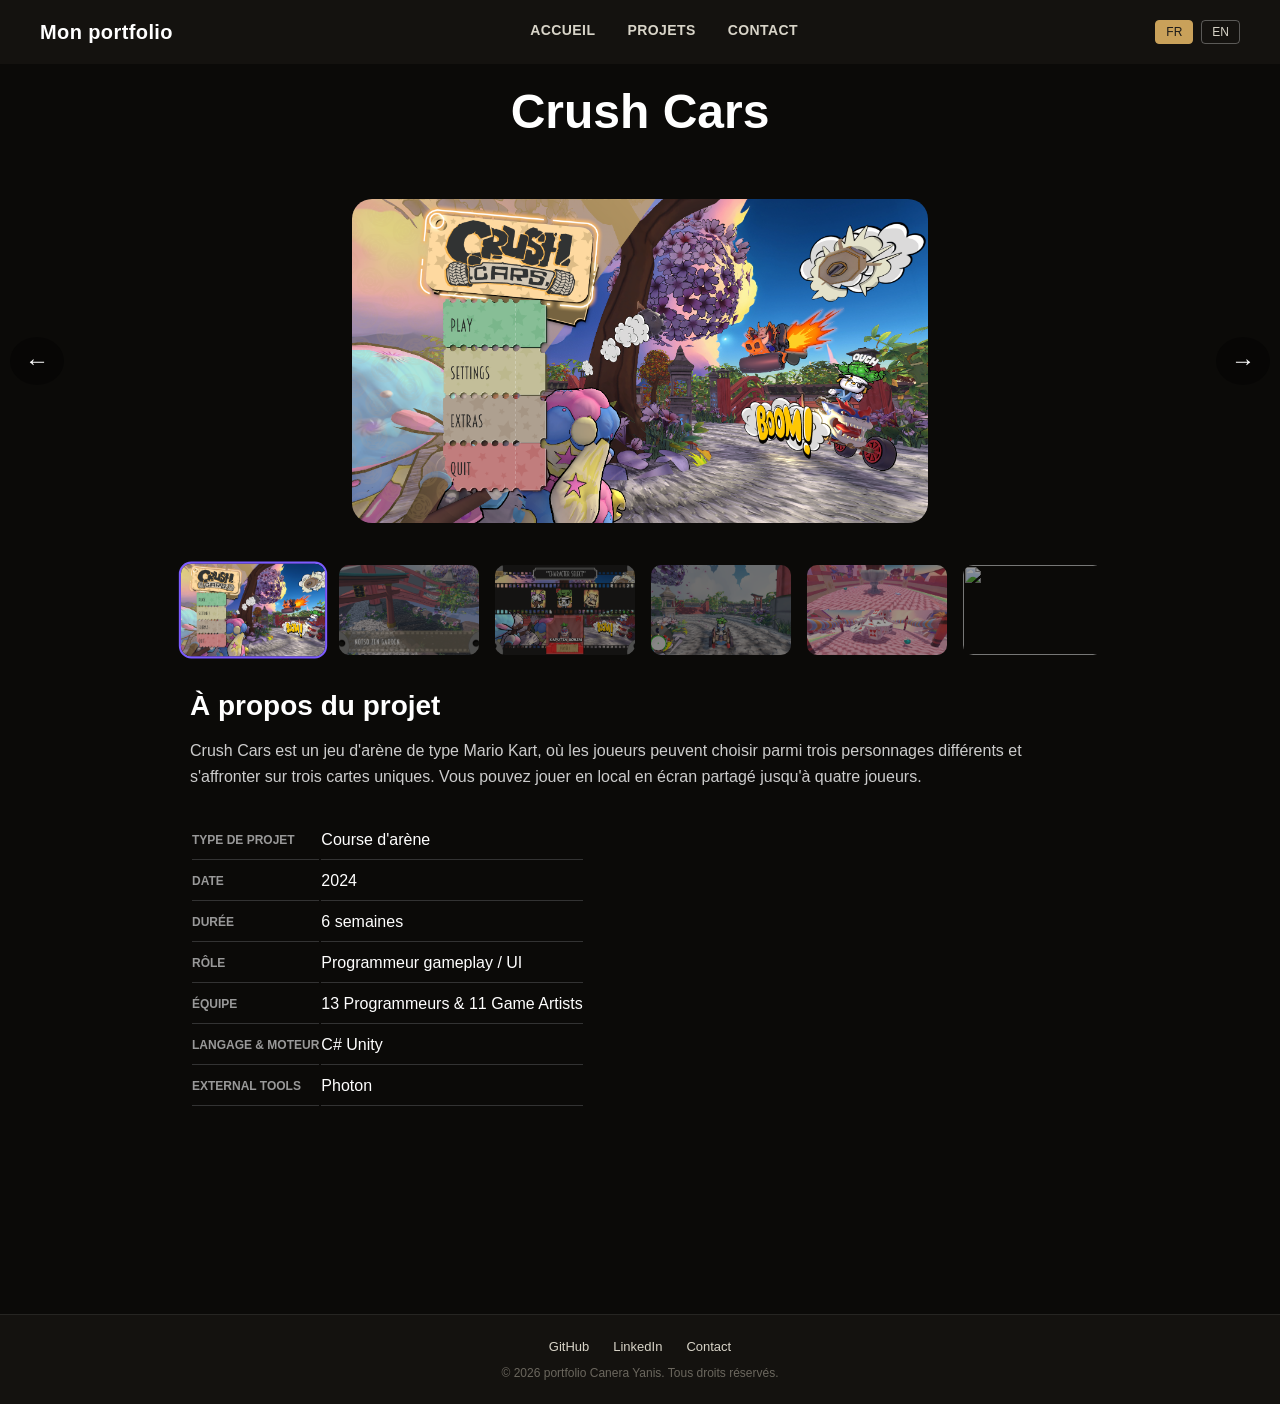
==== CrushCars.html @ 00ba0926 "Ajout du site portfolio" ====
<!DOCTYPE html>
<html lang="fr">
<head>
    <meta charset="UTF-8">
    <meta name="viewport" content="width=device-width, initial-scale=1.0">
    <title>Crush Cars - Portfolio Canera Yanis</title>
    <link rel="stylesheet" href="base.css">
    <link rel="stylesheet" href="projets.css">
</head>
<body>

<header>
    <h1>Mon portfolio</h1>
    <nav>
        <a href="index.html" data-i18n="nav.accueil">Accueil</a>
        <a href="index.html#projets-preview" data-i18n="nav.projets">Projets</a>
        <a href="contact.html" data-i18n="nav.contact">Contact</a>
    </nav>
    <div class="lang-switcher">
        <button data-lang="fr" class="lang-btn active">FR</button>
        <button data-lang="en" class="lang-btn">EN</button>
    </div>
</header>

<main>
    <section class="about"><h1>Crush Cars</h1></section>
    

    <div class="galerie">
        <button class="fleche fleche-gauche" aria-label="Image précédente">←</button>
        <img id="image-principale" src="Images/Crush Cars/Menu.png" alt="Magical Mystery">
        <button class="fleche fleche-droite" aria-label="Image suivante">→</button>
    </div>

    <div class="miniatures sans-fondu">
        <img src="Images/Crush Cars/Menu.png" class="miniature active">
        <img src="Images/Crush Cars/Loading.png" class="miniature">
        <img src="Images/Crush Cars/Selection.png" class="miniature">
        <img src="Images/Crush Cars/InGame1.png" class="miniature">
        <img src="Images/Crush Cars/InGame2.png" class="miniature">
        <img src="Images/Crush Cars/Ingame3.png" class="miniature">
    </div>

    <section class="about">
        <h2 data-i18n="projet.about">À propos du projet</h2>
        <p data-i18n="cc.desc1">Crush Cars est un jeu d'arène de type Mario Kart, où les joueurs peuvent choisir parmi trois personnages différents et s'affronter sur trois cartes uniques.
    Vous pouvez jouer en local en écran partagé jusqu'à quatre joueurs.</p>
        <table class="infos-projet">
            <tr><th data-i18n="projet.type">Type de projet</th><td data-i18n="cc.type">Course d'arène</td></tr>
            <tr><th data-i18n="projet.date">Date</th><td>2024</td></tr>
            <tr><th data-i18n="projet.duree">Durée</th><td data-i18n="cc.duree">6 semaines</td></tr>
            <tr><th data-i18n="projet.role">Rôle</th><td data-i18n="cc.role">Programmeur gameplay / UI</td></tr>
            <tr><th data-i18n="projet.equipe">Équipe</th><td data-i18n="cc.equipe">13 Programmeurs &amp; 11 Game Artists</td></tr>
            <tr><th data-i18n="projet.langage">Langage &amp; Moteur</th><td data-i18n="cc.langage">C# Unity</td></tr>
            <tr><th data-i18n="projet.tools">External tools</th><td data-i18n="cc.tools">Photon</td></tr>
        </table>
    </section>
</main>

<footer>
    <div class="footer-links">
        <a href="https://github.com/YanisCanera" target="_blank" rel="noopener noreferrer">GitHub</a>
        <a href="https://www.linkedin.com/in/canerayanis/" target="_blank" rel="noopener noreferrer">LinkedIn</a>
        <a href="mailto:yanis.canera.dev@gmail.com">Contact</a>
    </div>
    <p data-i18n="footer.copyright">&copy; 2026 portfolio Canera Yanis. Tous droits réservés.</p>
</footer>

<script>
document.addEventListener('DOMContentLoaded', () => {
    let principale = document.getElementById('image-principale');
    const miniatures = document.querySelectorAll('.miniatures img, .miniatures video');
    let index = 0;

    function afficher(i) {
        index = (i + miniatures.length) % miniatures.length;
        const elementActuel = miniatures[index];

        let nouveau;

        if (elementActuel.tagName === 'VIDEO') {

            elementActuel.controls = false;
            elementActuel.pause();
            elementActuel.currentTime = 0;

            nouveau = document.createElement('video');
            nouveau.id = 'image-principale';
            nouveau.src = elementActuel.src;
            nouveau.controls = true;
            nouveau.autoplay = false;
            nouveau.className = principale.className;

        } else {
            nouveau = document.createElement('img');
            nouveau.id = 'image-principale';
            nouveau.src = elementActuel.src;
            nouveau.className = principale.className;
        }

        // Remplacement
        principale.replaceWith(nouveau);

        // 🔥 Mise à jour de la référence
        principale = nouveau;

        // Mise à jour des miniatures
        miniatures.forEach(el => el.classList.remove('active'));
        miniatures[index].classList.add('active');
    }

    miniatures.forEach((el, i) => el.addEventListener('click', () => afficher(i)));
    document.querySelector('.fleche-gauche').addEventListener('click', () => afficher(index - 1));
    document.querySelector('.fleche-droite').addEventListener('click', () => afficher(index + 1));
});
</script>

<script src="trad.js"></script>
</body>
</html>
---- base.css ----
body {
  font-family: sans-serif;
  margin: 0;
  color: #222;
}

header {
  background: #14120f;   /* presque noir, cohérent avec le fond sombre du main */
  color: white;
  padding: 20px 40px;
  display: flex;
  justify-content: space-between;
  align-items: center;
}

header h1 {
   font-size: 20px;
  margin: 0;
  letter-spacing: 0.02em;
}

.lang-switcher {
  display: flex;
  gap: 8px;
}

.lang-btn {
  background: transparent;
  border: 1px solid rgba(255,255,255,0.3);
  color: #d8d4c8;
  padding: 4px 10px;
  border-radius: 4px;
  font-size: 12px;
  cursor: pointer;
}

.lang-btn.active {
  background: #c9a15a;
  color: #1c1b19;
  border-color: #c9a15a;
}

nav {
  display: flex;
  gap: 32px;
}
nav a {
   color: #d8d4c8;
  text-decoration: none;
  font-size: 14px;
  font-weight: 600;
  letter-spacing: 0.03em;
  text-transform: uppercase;
  position: relative;
  padding-bottom: 4px;
  transition: color 0.2s;
}
nav a:hover {
  color: #c9a15a;   /* ton accent doré, cohérent avec le CTA */
}
nav a::after {
  content: '';
  position: absolute;
  left: 0;
  bottom: 0;
  width: 0;
  height: 2px;
  background: #c9a15a;
  transition: width 0.25s ease;
}
nav a:hover::after {
  width: 100%;
}
nav a.active {
  color: #c9a15a;
}

nav a.active::after {
  width: 100%;   /* soulignement toujours visible sur la page active */
}

footer {
  border-top: 1px solid rgba(255, 255, 255, 0.08);
  background: #14120f;   /* même couleur que le header */
  color: #8a8579;
  padding: 24px 40px;
  text-align: center;
  font-size: 13px;
}
img {
  max-width: 100%;   /* ne dépasse jamais son conteneur */
  height: auto;      /* garde les proportions */
}
#linkedinfooter {
  width: 90px;
  height: 90px;
  border-radius: 50%;
}
.footer-links {
  display: flex;
  justify-content: center;
  gap: 24px;
  margin-bottom: 12px;
}
.footer-links a {
  color: #d8d4c8;
  text-decoration: none;
  font-size: 13px;
  transition: color 0.2s;
}
.footer-links a:hover {
  color: #c9a15a;   /* même doré que le reste du site */
}
footer p {
  margin: 0;
  color: #6b675e;
  font-size: 12px;
}

html, body {
  height: 100%;
  margin: 0;
}

body {
  display: flex;
  flex-direction: column;
  min-height: 100vh;
}

main {
  flex: 1;
}


@media (max-width: 600px) {
  .intro {
    margin: 24px 16px;
    max-width: none;
  }
}
---- projets.css ----
main {
  position: relative;
  background-color: #14120f;   
  background-size: cover;
  background-position: center;
  min-height: 100vh;
  color: white;
  padding-bottom: 350px;
}
main::before {
  content: '';
  position: absolute;
  inset: 0;
  background: rgba(0, 0, 0, 0.45);
}
main > * {
  position: relative;
  z-index: 1;
}
.projet-page {
    max-width: 900px;
    margin: 0 auto; /* centre le bloc dans la page */
    padding: 40px 20px;
    color: white;
}

.galerie {
    position: relative;
    display: flex;
    align-items: center;
    justify-content: center;
    margin: 30px 0;
}

.galerie img,.galerie video {
    width: 45%;
    height: auto;
    border-radius: 20px;
    display: block;
}

.fleche {
    position: absolute;
    background: rgba(0,0,0,0.4);
    border: none;
    color: white;
    font-size: 24px;
    padding: 10px 15px;
    cursor: pointer;
    border-radius: 50%;
}

.fleche-gauche { left: 10px; }
.fleche-droite { right: 10px; }

.miniatures {
    display: flex;
    gap: 12px;
    overflow-x: auto;
    scroll-snap-type: x mandatory;
    padding: 10px 0;
    max-width: 900px;
    margin: 0 auto;

    scrollbar-width: none;
    -ms-overflow-style: none;

    /* fondu sur les bords gauche/droite */
    -webkit-mask-image: linear-gradient(
        to right,
        transparent 0,
        black 40px,
        black calc(100% - 40px),
        transparent 100%
    );
    mask-image: linear-gradient(
        to right,
        transparent 0,
        black 40px,
        black calc(100% - 40px),
        transparent 100%
    );
}

.miniatures::-webkit-scrollbar {
    display: none;
}
.miniatures.sans-fondu {
    -webkit-mask-image: none;
    mask-image: none;
    padding-left: 12px;
    padding-right: 12px; /* évite que la dernière miniature soit coupée pile au bord */
}
.miniature {
    flex: 0 0 auto;       /* empêche les miniatures de rétrécir ou de wrap */
    width: 140px;
    height: 90px;
    object-fit: cover;
    border-radius: 12px;
    cursor: pointer;
    opacity: 0.6;
    border: 2px solid transparent;
    scroll-snap-align: start;
    transition: opacity 0.2s ease, transform 0.2s ease;
}

.miniature.active {
    opacity: 1;
    border-color: #7c5cff;
    transform: scale(1.03);
}

.title {
    text-align: center;
}
.about {
    max-width: 900px;
    margin: 20px auto 60px;
    padding: 0 20px;
}
.about h1 {
    font-size: 48px;
    text-align: center;
    margin: 20px 0;
}
.about h2 {
    font-size: 28px;
    margin-bottom: 16px;
    color: white;
}

.about > p {
    color: #ccc;
    line-height: 1.6;
    margin-bottom: 30px;
}
.infos-projet th {
    text-align: left;
    text-transform: uppercase;
    font-size: 12px;
    color: #999;
    padding: 10px 0;
    border-bottom: 1px solid #333;
}

.infos-projet td {
    padding: 10px 0;
    border-bottom: 1px solid #333;
}

@media (max-width: 768px) {
    .galerie img, .galerie video {
        width: 90%;
    }
}

@media (max-width: 480px) {
    .miniature {
        width: 100px;
        height: 65px;
    }
}
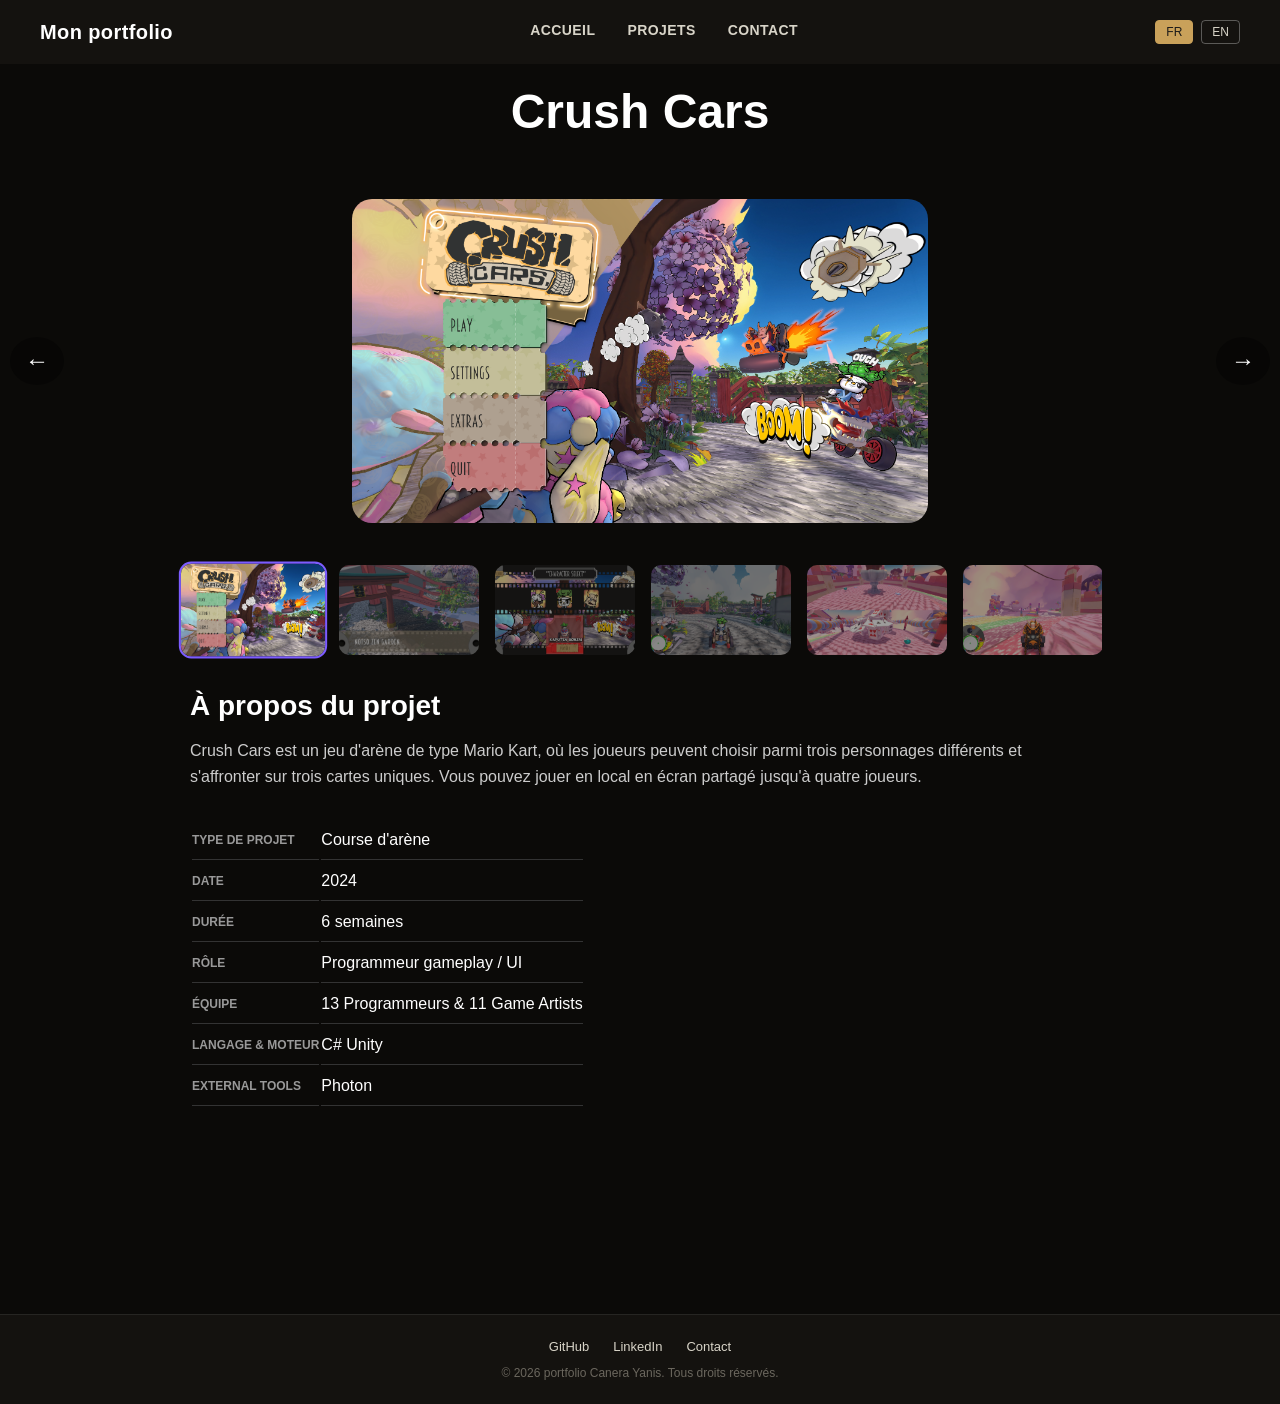
==== commit c9463629: "Rename image folders to use camelCase Standardize folder naming by removing spaces from image direct" ====
--- a/CrushCars.html
+++ b/CrushCars.html
@@ -28,17 +28,17 @@
 
     <div class="galerie">
         <button class="fleche fleche-gauche" aria-label="Image précédente">←</button>
-        <img id="image-principale" src="Images/Crush Cars/Menu.png" alt="Magical Mystery">
+        <img id="image-principale" src="Images/CrushCars/Menu.png" alt="Magical Mystery">
         <button class="fleche fleche-droite" aria-label="Image suivante">→</button>
     </div>
 
     <div class="miniatures sans-fondu">
-        <img src="Images/Crush Cars/Menu.png" class="miniature active">
-        <img src="Images/Crush Cars/Loading.png" class="miniature">
-        <img src="Images/Crush Cars/Selection.png" class="miniature">
-        <img src="Images/Crush Cars/InGame1.png" class="miniature">
-        <img src="Images/Crush Cars/InGame2.png" class="miniature">
-        <img src="Images/Crush Cars/Ingame3.png" class="miniature">
+        <img src="Images/CrushCars/Menu.png" class="miniature active">
+        <img src="Images/CrushCars/Loading.png" class="miniature">
+        <img src="Images/CrushCars/Selection.png" class="miniature">
+        <img src="Images/CrushCars/InGame1.png" class="miniature">
+        <img src="Images/CrushCars/InGame2.png" class="miniature">
+        <img src="Images/CrushCars/InGame3.png" class="miniature">
     </div>
 
     <section class="about">
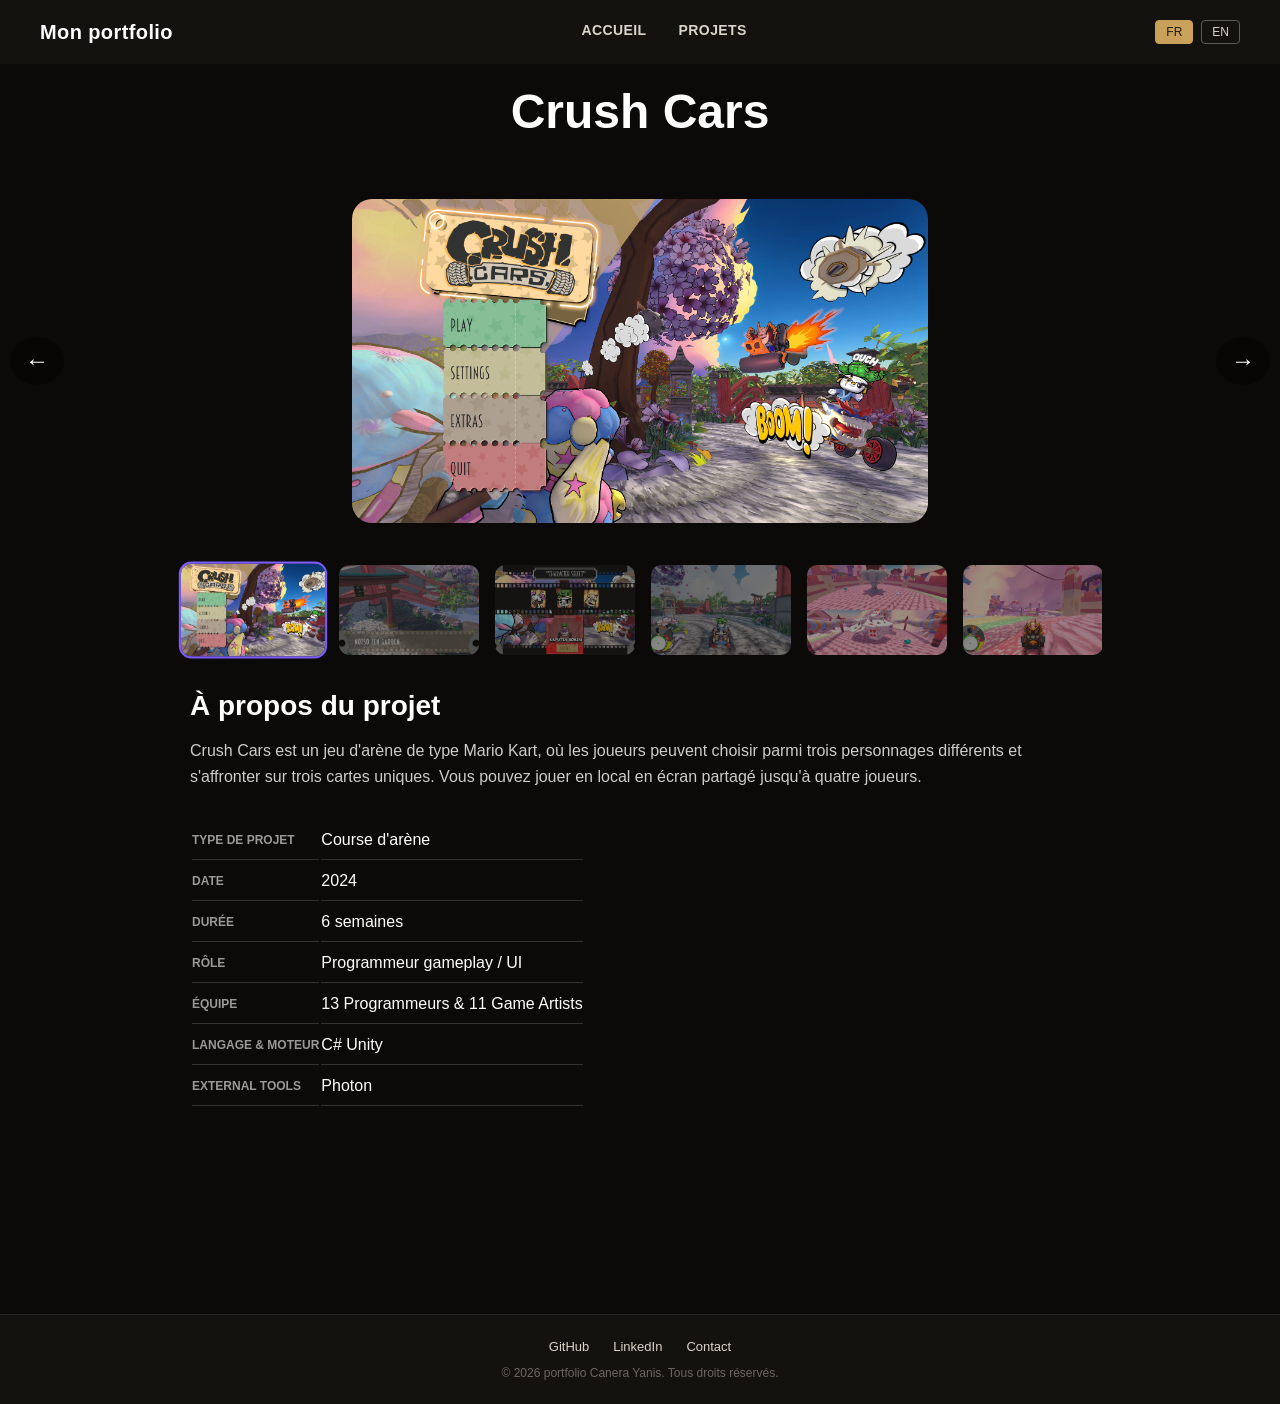
==== commit 012c8897: "add" ====
--- a/CrushCars.html
+++ b/CrushCars.html
@@ -14,7 +14,6 @@
     <nav>
         <a href="index.html" data-i18n="nav.accueil">Accueil</a>
         <a href="index.html#projets-preview" data-i18n="nav.projets">Projets</a>
-        <a href="contact.html" data-i18n="nav.contact">Contact</a>
     </nav>
     <div class="lang-switcher">
         <button data-lang="fr" class="lang-btn active">FR</button>
@@ -28,7 +27,7 @@
 
     <div class="galerie">
         <button class="fleche fleche-gauche" aria-label="Image précédente">←</button>
-        <img id="image-principale" src="Images/CrushCars/Menu.png" alt="Magical Mystery">
+        <img id="image-principale" src="Images/CrushCars/Menu.png" alt="Crush Cars">
         <button class="fleche fleche-droite" aria-label="Image suivante">→</button>
     </div>
 
